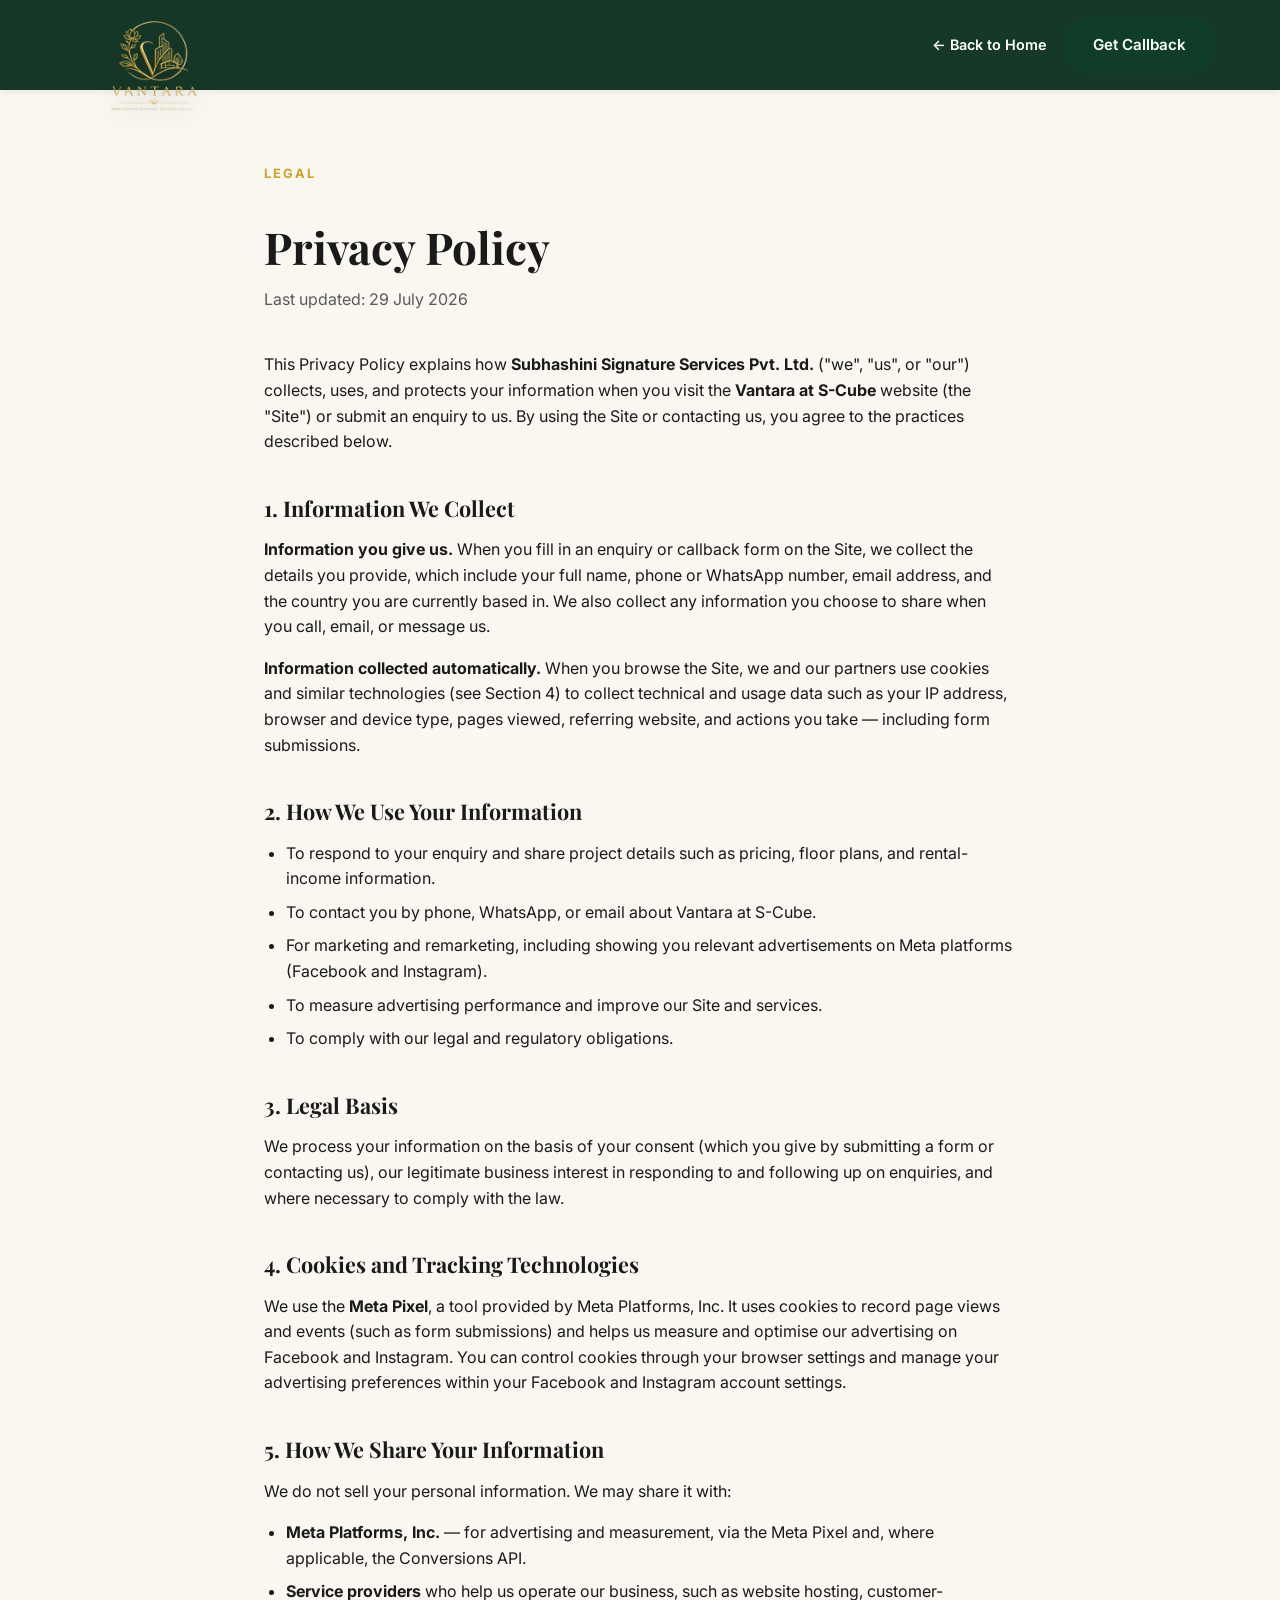
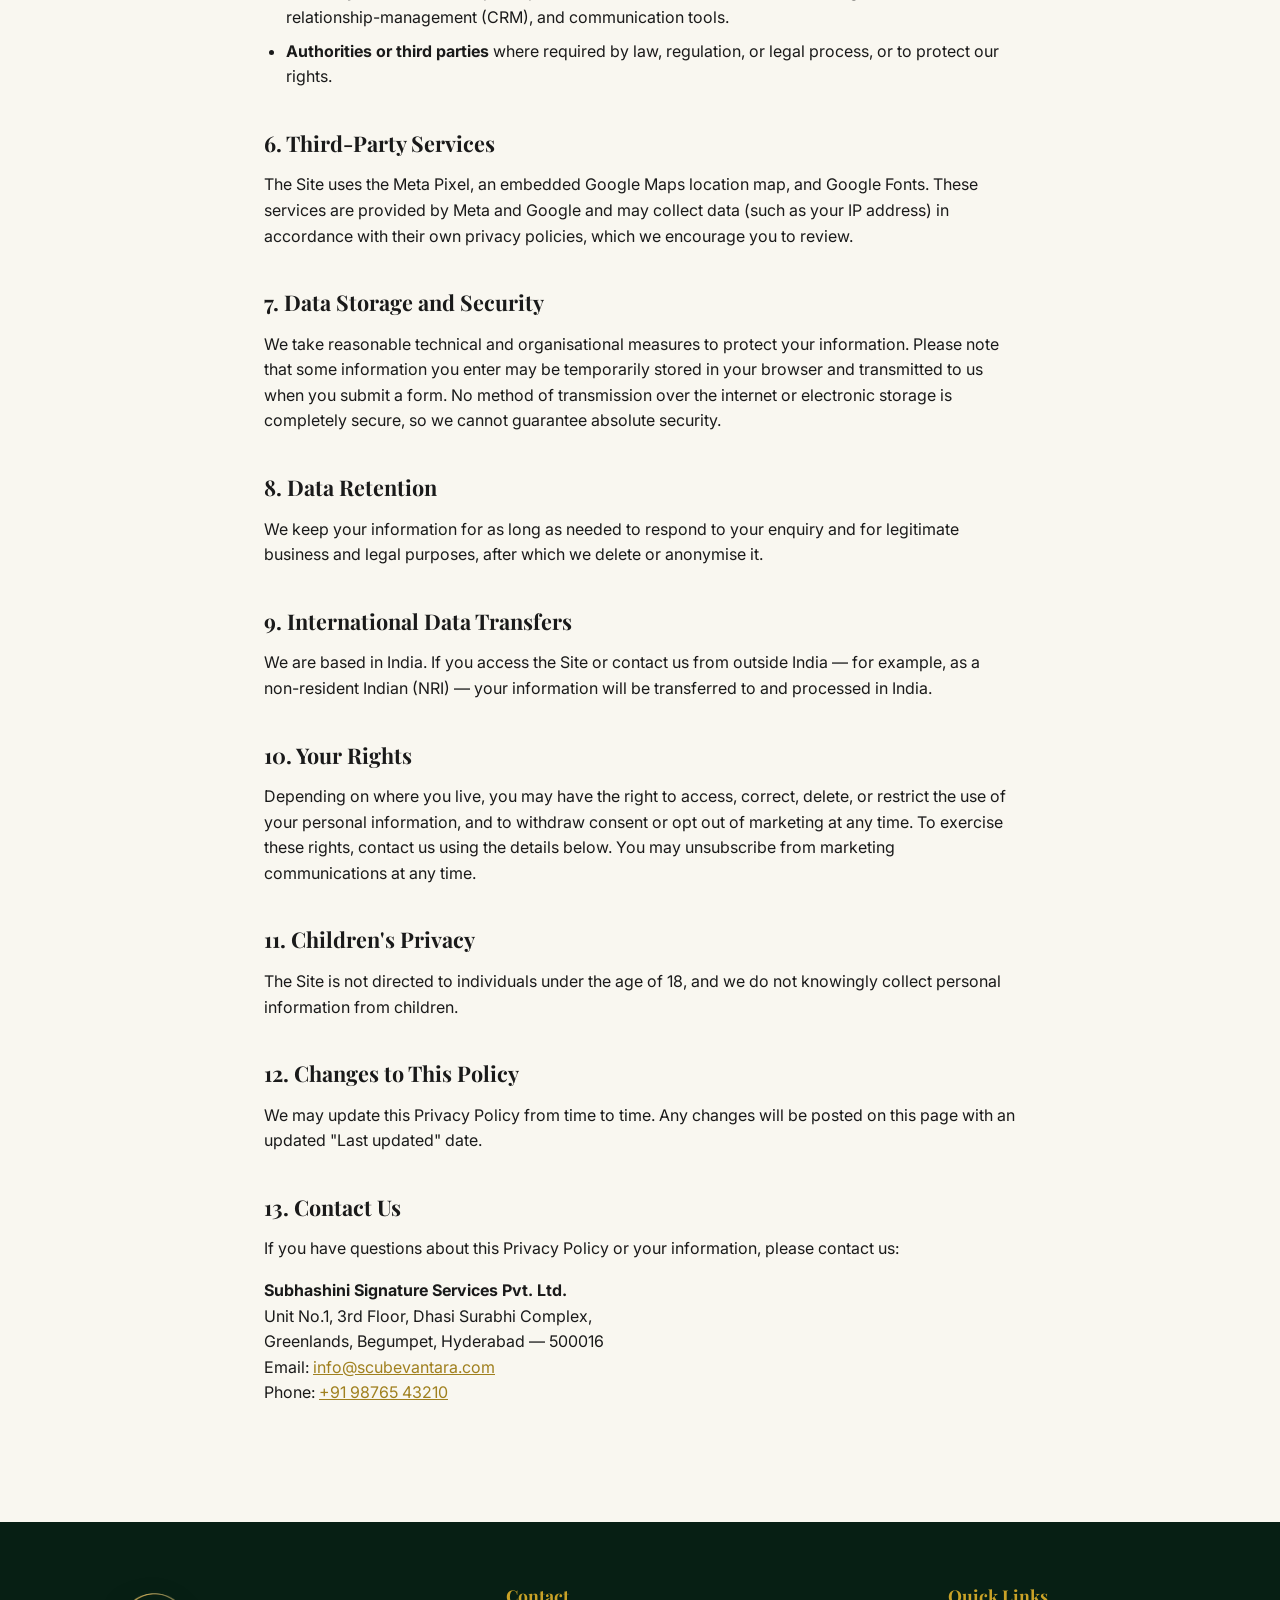
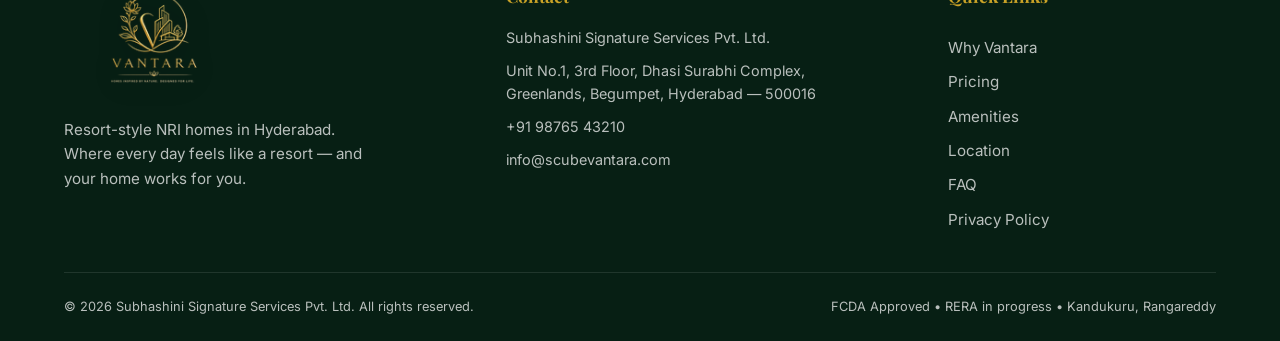
==== privacy.html @ 65d17a3d "Add Privacy Policy page and link it from the footer - New privacy.html reusing site header/footer/st" ====
<!DOCTYPE html>
<html lang="en">
<head>
  <meta charset="UTF-8">
  <meta name="viewport" content="width=device-width, initial-scale=1.0">
  <!-- Meta Pixel Code -->
  <script>
    !function(f,b,e,v,n,t,s)
    {if(f.fbq)return;n=f.fbq=function(){n.callMethod?
    n.callMethod.apply(n,arguments):n.queue.push(arguments)};
    if(!f._fbq)f._fbq=n;n.push=n;n.loaded=!0;n.version='2.0';
    n.queue=[];t=b.createElement(e);t.async=!0;
    t.src=v;s=b.getElementsByTagName(e)[0];
    s.parentNode.insertBefore(t,s)}(window, document,'script',
    'https://connect.facebook.net/en_US/fbevents.js');
    fbq('init', '1062682693000830');
    fbq('track', 'PageView');
  </script>
  <noscript><img height="1" width="1" style="display:none"
    src="https://www.facebook.com/tr?id=1062682693000830&ev=PageView&noscript=1"/></noscript>
  <!-- End Meta Pixel Code -->
  <title>Privacy Policy | Vantara at S-Cube</title>
  <meta name="description" content="Privacy Policy for Vantara at S-Cube by Subhashini Signature Services Pvt. Ltd. — how we collect, use, and protect your information.">
  <meta name="robots" content="index, follow">
  <link rel="preconnect" href="https://fonts.googleapis.com">
  <link rel="preconnect" href="https://fonts.gstatic.com" crossorigin>
  <link href="https://fonts.googleapis.com/css2?family=Playfair+Display:wght@500;600;700&family=Inter:wght@300;400;500;600;700&display=swap" rel="stylesheet">
  <link rel="icon" href="assets/logo-header.png">
  <link rel="apple-touch-icon" href="assets/logo-header.png">
  <link rel="stylesheet" href="css/style.css">
</head>
<body>
  <!-- Header -->
  <header class="site-header scrolled">
    <div class="container header-inner">
      <a href="index.html" class="logo">
        <img src="assets/logo-header.png" alt="Vantara at S-Cube" class="logo-img">
      </a>
      <div class="header-actions">
        <a href="index.html" class="header-phone">← Back to Home</a>
        <a href="index.html#contact" class="btn btn-primary">Get Callback</a>
      </div>
    </div>
  </header>

  <!-- Privacy Policy -->
  <section class="section legal-section">
    <div class="container legal">
      <span class="section-label">Legal</span>
      <h2>Privacy Policy</h2>
      <p class="legal-updated">Last updated: 29 July 2026</p>

      <p>This Privacy Policy explains how <strong>Subhashini Signature Services Pvt. Ltd.</strong> ("we", "us", or "our") collects, uses, and protects your information when you visit the <strong>Vantara at S-Cube</strong> website (the "Site") or submit an enquiry to us. By using the Site or contacting us, you agree to the practices described below.</p>

      <h3>1. Information We Collect</h3>
      <p><strong>Information you give us.</strong> When you fill in an enquiry or callback form on the Site, we collect the details you provide, which include your full name, phone or WhatsApp number, email address, and the country you are currently based in. We also collect any information you choose to share when you call, email, or message us.</p>
      <p><strong>Information collected automatically.</strong> When you browse the Site, we and our partners use cookies and similar technologies (see Section 4) to collect technical and usage data such as your IP address, browser and device type, pages viewed, referring website, and actions you take — including form submissions.</p>

      <h3>2. How We Use Your Information</h3>
      <ul>
        <li>To respond to your enquiry and share project details such as pricing, floor plans, and rental-income information.</li>
        <li>To contact you by phone, WhatsApp, or email about Vantara at S-Cube.</li>
        <li>For marketing and remarketing, including showing you relevant advertisements on Meta platforms (Facebook and Instagram).</li>
        <li>To measure advertising performance and improve our Site and services.</li>
        <li>To comply with our legal and regulatory obligations.</li>
      </ul>

      <h3>3. Legal Basis</h3>
      <p>We process your information on the basis of your consent (which you give by submitting a form or contacting us), our legitimate business interest in responding to and following up on enquiries, and where necessary to comply with the law.</p>

      <h3>4. Cookies and Tracking Technologies</h3>
      <p>We use the <strong>Meta Pixel</strong>, a tool provided by Meta Platforms, Inc. It uses cookies to record page views and events (such as form submissions) and helps us measure and optimise our advertising on Facebook and Instagram. You can control cookies through your browser settings and manage your advertising preferences within your Facebook and Instagram account settings.</p>

      <h3>5. How We Share Your Information</h3>
      <p>We do not sell your personal information. We may share it with:</p>
      <ul>
        <li><strong>Meta Platforms, Inc.</strong> — for advertising and measurement, via the Meta Pixel and, where applicable, the Conversions API.</li>
        <li><strong>Service providers</strong> who help us operate our business, such as website hosting, customer-relationship-management (CRM), and communication tools.</li>
        <li><strong>Authorities or third parties</strong> where required by law, regulation, or legal process, or to protect our rights.</li>
      </ul>

      <h3>6. Third-Party Services</h3>
      <p>The Site uses the Meta Pixel, an embedded Google Maps location map, and Google Fonts. These services are provided by Meta and Google and may collect data (such as your IP address) in accordance with their own privacy policies, which we encourage you to review.</p>

      <h3>7. Data Storage and Security</h3>
      <p>We take reasonable technical and organisational measures to protect your information. Please note that some information you enter may be temporarily stored in your browser and transmitted to us when you submit a form. No method of transmission over the internet or electronic storage is completely secure, so we cannot guarantee absolute security.</p>

      <h3>8. Data Retention</h3>
      <p>We keep your information for as long as needed to respond to your enquiry and for legitimate business and legal purposes, after which we delete or anonymise it.</p>

      <h3>9. International Data Transfers</h3>
      <p>We are based in India. If you access the Site or contact us from outside India — for example, as a non-resident Indian (NRI) — your information will be transferred to and processed in India.</p>

      <h3>10. Your Rights</h3>
      <p>Depending on where you live, you may have the right to access, correct, delete, or restrict the use of your personal information, and to withdraw consent or opt out of marketing at any time. To exercise these rights, contact us using the details below. You may unsubscribe from marketing communications at any time.</p>

      <h3>11. Children's Privacy</h3>
      <p>The Site is not directed to individuals under the age of 18, and we do not knowingly collect personal information from children.</p>

      <h3>12. Changes to This Policy</h3>
      <p>We may update this Privacy Policy from time to time. Any changes will be posted on this page with an updated "Last updated" date.</p>

      <h3>13. Contact Us</h3>
      <p>If you have questions about this Privacy Policy or your information, please contact us:</p>
      <p>
        <strong>Subhashini Signature Services Pvt. Ltd.</strong><br>
        Unit No.1, 3rd Floor, Dhasi Surabhi Complex,<br>
        Greenlands, Begumpet, Hyderabad — 500016<br>
        Email: <a href="mailto:info@scubevantara.com">info@scubevantara.com</a><br>
        Phone: <a href="tel:+919876543210">+91 98765 43210</a>
      </p>
    </div>
  </section>

  <!-- Footer -->
  <footer class="site-footer">
    <div class="container">
      <div class="footer-grid">
        <div class="footer-brand">
          <a href="index.html" class="logo">
            <img src="assets/logo-footer.png" alt="Vantara at S-Cube" class="logo-img">
          </a>
          <p>Resort-style NRI homes in Hyderabad. Where every day feels like a resort — and your home works for you.</p>
        </div>
        <div class="footer-contact">
          <h4>Contact</h4>
          <p>Subhashini Signature Services Pvt. Ltd.</p>
          <p>Unit No.1, 3rd Floor, Dhasi Surabhi Complex,<br>Greenlands, Begumpet, Hyderabad — 500016</p>
          <p><a href="tel:+919876543210">+91 98765 43210</a></p>
          <p><a href="mailto:info@scubevantara.com">info@scubevantara.com</a></p>
        </div>
        <div class="footer-links">
          <h4>Quick Links</h4>
          <a href="index.html#why-vantara">Why Vantara</a>
          <a href="index.html#pricing">Pricing</a>
          <a href="index.html#amenities">Amenities</a>
          <a href="index.html#location">Location</a>
          <a href="index.html#faq">FAQ</a>
          <a href="privacy.html">Privacy Policy</a>
        </div>
      </div>
      <div class="footer-bottom">
        <p>&copy; 2026 Subhashini Signature Services Pvt. Ltd. All rights reserved.</p>
        <p>FCDA Approved • RERA in progress • Kandukuru, Rangareddy</p>
      </div>
    </div>
  </footer>
</body>
</html>
---- css/style.css ----
:root {
  --green-dark: #0a2e1d;
  --green: #0f3d28;
  --green-light: #1a5236;
  --gold: #c9a227;
  --gold-light: #e0c066;
  --gold-dark: #a0801f;
  --cream: #f9f7f0;
  --white: #ffffff;
  --text: #1a1a1a;
  --text-muted: #5a5a5a;
  --text-light: #f5f5f5;
  --text-muted-light: rgba(245, 245, 245, 0.75);
  --border: rgba(0, 0, 0, 0.08);
  --shadow: 0 25px 50px -12px rgba(0, 0, 0, 0.15);
  --shadow-sm: 0 4px 6px -1px rgba(0, 0, 0, 0.05);
  --radius: 16px;
  --radius-sm: 8px;
  --transition: all 0.3s cubic-bezier(0.4, 0, 0.2, 1);
  --font-heading: 'Playfair Display', Georgia, serif;
  --font-body: 'Inter', system-ui, sans-serif;
}

* {
  margin: 0;
  padding: 0;
  box-sizing: border-box;
}

html {
  scroll-behavior: smooth;
}

body {
  font-family: var(--font-body);
  color: var(--text);
  background: var(--cream);
  line-height: 1.6;
  overflow-x: hidden;
}

img {
  max-width: 100%;
  height: auto;
  display: block;
}

a {
  color: inherit;
  text-decoration: none;
}

.container {
  width: 100%;
  max-width: 1200px;
  margin: 0 auto;
  padding: 0 24px;
}

.section {
  padding: 100px 0;
  position: relative;
}

.section-dark {
  background: var(--green-dark);
  color: var(--text-light);
}

.section-header {
  text-align: center;
  max-width: 720px;
  margin: 0 auto 60px;
}

.section-label {
  display: inline-block;
  font-size: 0.8rem;
  font-weight: 700;
  text-transform: uppercase;
  letter-spacing: 0.15em;
  color: var(--gold);
  margin-bottom: 16px;
}

.section-label.light {
  color: var(--gold-light);
}

.section-header h2 {
  font-family: var(--font-heading);
  font-size: clamp(2rem, 5vw, 3rem);
  line-height: 1.15;
  margin-bottom: 16px;
}

.section-subtitle {
  font-size: 1.15rem;
  color: var(--text-muted-light);
}

/* Urgency bar */
.urgency-bar {
  background: var(--gold);
  color: var(--green-dark);
  text-align: center;
  padding: 10px 16px;
  font-size: 0.85rem;
  font-weight: 600;
  position: relative;
  z-index: 1001;
}

.urgency-divider {
  margin: 0 12px;
  opacity: 0.5;
}

/* Header */
.site-header {
  position: fixed;
  top: 0;
  left: 0;
  right: 0;
  z-index: 1000;
  background: transparent;
  transition: var(--transition);
  padding-top: 30px;
}

.site-header.scrolled {
  background: rgba(10, 46, 29, 0.95);
  backdrop-filter: blur(12px);
  padding-top: 0;
  box-shadow: var(--shadow-sm);
}

.header-inner {
  display: flex;
  align-items: center;
  justify-content: space-between;
  height: 90px;
}

.logo {
  display: flex;
  align-items: center;
  color: var(--white);
}

.logo-img {
  height: 120px;
  width: auto;
  object-fit: contain;
  filter: drop-shadow(0 4px 12px rgba(0, 0, 0, 0.35));
  transition: var(--transition);
  position: relative;
  z-index: 1002;
  margin-bottom: -40px;
}

.site-header .logo-img {
  margin-top: 10px;
}

.site-footer .logo-img {
  height: 120px;
  margin-bottom: 0;
}

.logo:hover .logo-img {
  filter: drop-shadow(0 8px 24px rgba(201, 162, 39, 0.5));
  transform: scale(1.04);
}

.main-nav {
  display: flex;
  gap: 32px;
}

.main-nav a {
  color: var(--white);
  font-size: 0.9rem;
  font-weight: 500;
  opacity: 0.9;
  transition: var(--transition);
  position: relative;
}

.main-nav a::after {
  content: '';
  position: absolute;
  bottom: -4px;
  left: 0;
  width: 0;
  height: 2px;
  background: var(--gold);
  transition: var(--transition);
}

.main-nav a:hover {
  opacity: 1;
  color: var(--gold);
}

.main-nav a:hover::after {
  width: 100%;
}

.header-actions {
  display: flex;
  align-items: center;
  gap: 16px;
}

.header-phone {
  display: flex;
  align-items: center;
  gap: 8px;
  color: var(--white);
  font-weight: 600;
  font-size: 0.9rem;
  transition: var(--transition);
}

.header-phone:hover {
  color: var(--gold);
}

.nav-toggle {
  display: none;
  flex-direction: column;
  gap: 5px;
  background: none;
  border: none;
  cursor: pointer;
  padding: 8px;
}

.nav-toggle span {
  display: block;
  width: 24px;
  height: 2px;
  background: var(--white);
  transition: var(--transition);
}

/* Buttons */
.btn {
  display: inline-flex;
  align-items: center;
  justify-content: center;
  gap: 8px;
  padding: 14px 28px;
  border-radius: 50px;
  font-weight: 600;
  font-size: 0.95rem;
  transition: var(--transition);
  border: 2px solid transparent;
  cursor: pointer;
  font-family: inherit;
}

.btn-primary {
  background: var(--green);
  color: var(--white);
}

.btn-primary:hover {
  background: var(--green-light);
  transform: translateY(-2px);
}

.btn-gold {
  background: var(--gold);
  color: var(--green-dark);
  border-color: var(--gold);
}

.btn-gold:hover {
  background: var(--gold-light);
  border-color: var(--gold-light);
  transform: translateY(-2px);
  box-shadow: 0 10px 25px rgba(201, 162, 39, 0.3);
}

.btn-outline {
  background: transparent;
  color: var(--white);
  border-color: rgba(255, 255, 255, 0.4);
}

.btn-outline:hover {
  background: var(--white);
  color: var(--green-dark);
  border-color: var(--white);
}

.btn-block {
  width: 100%;
}

/* Mobile menu */
.mobile-menu {
  position: fixed;
  top: 0;
  right: -100%;
  width: min(320px, 85%);
  height: 100vh;
  background: var(--green-dark);
  z-index: 1100;
  padding: 80px 32px;
  display: flex;
  flex-direction: column;
  gap: 24px;
  transition: var(--transition);
}

.mobile-menu.open {
  right: 0;
}

.mobile-menu a {
  color: var(--white);
  font-size: 1.1rem;
  font-weight: 500;
}

.menu-close {
  position: absolute;
  top: 20px;
  right: 24px;
  background: none;
  border: none;
  color: var(--white);
  font-size: 2.5rem;
  cursor: pointer;
  line-height: 1;
}

/* Hero */
.hero {
  min-height: 100vh;
  display: flex;
  align-items: center;
  position: relative;
  padding: 180px 0 80px;
  overflow: hidden;
}

.hero-bg {
  position: absolute;
  inset: 0;
  z-index: -2;
}

.hero-bg img {
  width: 100%;
  height: 100%;
  object-fit: cover;
}

.hero-overlay {
  position: absolute;
  inset: 0;
  background: linear-gradient(90deg, rgba(10, 46, 29, 0.92) 0%, rgba(10, 46, 29, 0.75) 50%, rgba(10, 46, 29, 0.55) 100%);
  z-index: 1;
}

.hero-grid {
  display: grid;
  grid-template-columns: 1.1fr 0.9fr;
  gap: 60px;
  align-items: center;
  position: relative;
  z-index: 2;
}

.hero-content {
  color: var(--white);
}

.badge {
  display: inline-flex;
  align-items: center;
  gap: 8px;
  background: rgba(201, 162, 39, 0.2);
  color: var(--gold-light);
  border: 1px solid rgba(201, 162, 39, 0.3);
  padding: 8px 16px;
  border-radius: 50px;
  font-size: 0.8rem;
  font-weight: 700;
  text-transform: uppercase;
  letter-spacing: 0.08em;
  margin-bottom: 24px;
}

.hero h1 {
  font-family: var(--font-heading);
  font-size: clamp(2.5rem, 5.5vw, 4.2rem);
  line-height: 1.1;
  margin-bottom: 24px;
}

.hero h1 .accent {
  color: var(--gold);
  display: block;
}

.hero-subtitle {
  font-size: 1.2rem;
  line-height: 1.7;
  opacity: 0.9;
  max-width: 560px;
  margin-bottom: 32px;
}

.hero-stats {
  display: flex;
  gap: 40px;
  margin-bottom: 32px;
}

.stat {
  display: flex;
  flex-direction: column;
}

.stat strong {
  font-family: var(--font-heading);
  font-size: 2.2rem;
  color: var(--gold);
  line-height: 1;
}

.stat span {
  font-size: 0.85rem;
  opacity: 0.8;
  margin-top: 6px;
}

.hero-badges {
  display: flex;
  flex-wrap: wrap;
  gap: 12px;
}

.chip {
  display: inline-flex;
  align-items: center;
  gap: 8px;
  background: rgba(255, 255, 255, 0.1);
  backdrop-filter: blur(4px);
  padding: 10px 16px;
  border-radius: 50px;
  font-size: 0.85rem;
  font-weight: 500;
  border: 1px solid rgba(255, 255, 255, 0.15);
}

/* Lead form */
.hero-form-wrap {
  display: flex;
  justify-content: flex-end;
}

.lead-form {
  background: rgba(255, 255, 255, 0.1);
  backdrop-filter: blur(16px);
  border: 1px solid rgba(255, 255, 255, 0.2);
  border-radius: var(--radius);
  padding: 32px;
  width: 100%;
  max-width: 420px;
  color: var(--white);
  box-shadow: var(--shadow);
}

.form-header {
  margin-bottom: 24px;
}

.form-header h3 {
  font-family: var(--font-heading);
  font-size: 1.6rem;
  margin-bottom: 6px;
}

.form-header p {
  opacity: 0.85;
  font-size: 0.95rem;
}

.form-body {
  display: flex;
  flex-direction: column;
  gap: 16px;
}

.form-group {
  display: flex;
  flex-direction: column;
  gap: 6px;
}

.form-group label {
  font-size: 0.85rem;
  font-weight: 500;
  opacity: 0.9;
}

.form-group input,
.form-group select {
  padding: 14px 16px;
  border-radius: var(--radius-sm);
  border: 1px solid rgba(255, 255, 255, 0.25);
  background: rgba(255, 255, 255, 0.08);
  color: var(--white);
  font-size: 0.95rem;
  font-family: inherit;
  outline: none;
  transition: var(--transition);
}

.form-group input::placeholder {
  color: rgba(255, 255, 255, 0.5);
}

/* Phone field with country code */
.phone-field {
  display: flex;
  border-radius: var(--radius-sm);
  border: 1px solid rgba(255, 255, 255, 0.25);
  background: rgba(255, 255, 255, 0.08);
  overflow: hidden;
  transition: var(--transition);
}

.phone-field:focus-within {
  border-color: var(--gold);
  background: rgba(255, 255, 255, 0.12);
}

.phone-field .country-code {
  background: rgba(255, 255, 255, 0.1);
  border: none;
  color: var(--white);
  padding: 14px 10px 14px 14px;
  font-size: 0.9rem;
  font-family: inherit;
  outline: none;
  cursor: pointer;
  flex-shrink: 0;
  border-right: 1px solid rgba(255, 255, 255, 0.15);
}

.phone-field .country-code option {
  color: var(--text);
  background: var(--white);
}

.phone-field input[type="tel"] {
  flex: 1;
  border: none;
  background: transparent;
  padding: 14px 16px;
  color: var(--white);
  font-size: 0.95rem;
  font-family: inherit;
  outline: none;
}

.phone-field input[type="tel"].error {
  background: rgba(239, 68, 68, 0.1);
}

.validation-msg {
  font-size: 0.75rem;
  color: #ef4444;
  min-height: 18px;
  display: block;
  margin-top: 4px;
}

.validation-msg.valid {
  color: #22c55e;
}

.form-group select option {
  color: var(--text);
}

.form-group input:focus,
.form-group select:focus {
  border-color: var(--gold);
  background: rgba(255, 255, 255, 0.12);
}

.form-note {
  font-size: 0.75rem;
  opacity: 0.75;
  text-align: center;
  margin-top: 4px;
}

.lead-form.compact {
  background: var(--white);
  color: var(--text);
  border: none;
}

.lead-form.compact h4 {
  font-family: var(--font-heading);
  font-size: 1.4rem;
  margin-bottom: 16px;
}

.lead-form.compact .form-group input,
.lead-form.compact .form-group select {
  background: var(--cream);
  border-color: var(--border);
  color: var(--text);
}

.lead-form.compact .form-group input::placeholder {
  color: #999;
}

.lead-form.compact .form-group input:focus,
.lead-form.compact .form-group select:focus {
  border-color: var(--green);
}

.lead-form.compact .phone-field {
  background: var(--cream);
  border-color: var(--border);
}

.lead-form.compact .phone-field:focus-within {
  border-color: var(--green);
  background: var(--cream);
}

.lead-form.compact .phone-field .country-code {
  background: rgba(0, 0, 0, 0.04);
  color: var(--text);
  border-right-color: var(--border);
}

.lead-form.compact .phone-field input[type="tel"] {
  color: var(--text);
}

.lead-form.compact .phone-field input[type="tel"]::placeholder {
  color: #999;
}

.scroll-down {
  position: absolute;
  bottom: 30px;
  left: 50%;
  transform: translateX(-50%);
  width: 30px;
  height: 50px;
  border: 2px solid rgba(255, 255, 255, 0.4);
  border-radius: 20px;
  display: flex;
  justify-content: center;
  padding-top: 10px;
  z-index: 2;
}

.scroll-down span {
  width: 4px;
  height: 10px;
  background: var(--gold);
  border-radius: 2px;
  animation: scrollBounce 1.5s infinite;
}

@keyframes scrollBounce {
  0%, 100% { transform: translateY(0); opacity: 1; }
  50% { transform: translateY(12px); opacity: 0.5; }
}

/* Trust strip */
.trust-strip {
  background: var(--gold);
  color: var(--green-dark);
  text-align: center;
  padding: 24px 0;
  font-size: 1.05rem;
}

.trust-strip strong {
  font-weight: 700;
}

/* Problem section */
.problem-grid {
  display: grid;
  grid-template-columns: repeat(4, 1fr);
  gap: 24px;
}

.problem-card {
  background: var(--white);
  border-radius: var(--radius);
  padding: 32px 24px;
  text-align: center;
  box-shadow: var(--shadow-sm);
  border: 1px solid var(--border);
  transition: var(--transition);
}

.problem-card:hover {
  transform: translateY(-6px);
  box-shadow: var(--shadow);
}

.problem-icon {
  font-size: 2.5rem;
  margin-bottom: 16px;
}

.problem-card h4 {
  font-family: var(--font-heading);
  font-size: 1.2rem;
  margin-bottom: 10px;
  color: var(--green-dark);
}

.problem-card p {
  font-size: 0.95rem;
  color: var(--text-muted);
}

/* Solution / value section */
.solution-section {
  background: var(--green-dark);
}

.value-grid {
  display: grid;
  grid-template-columns: repeat(4, 1fr);
  gap: 24px;
}

.value-card {
  background: rgba(255, 255, 255, 0.05);
  border: 1px solid rgba(255, 255, 255, 0.1);
  border-radius: var(--radius);
  padding: 32px 24px;
  transition: var(--transition);
}

.value-card:hover {
  background: rgba(255, 255, 255, 0.1);
  transform: translateY(-6px);
  border-color: var(--gold);
}

.value-icon {
  width: 56px;
  height: 56px;
  background: rgba(201, 162, 39, 0.15);
  border-radius: 14px;
  display: flex;
  align-items: center;
  justify-content: center;
  color: var(--gold);
  margin-bottom: 20px;
}

.value-card h4 {
  font-family: var(--font-heading);
  font-size: 1.25rem;
  margin-bottom: 10px;
  color: var(--white);
}

.value-card p {
  font-size: 0.95rem;
  color: var(--text-muted-light);
}

/* Income section */
.income-section {
  background: var(--cream);
}

.income-grid {
  display: grid;
  grid-template-columns: 1fr 1fr;
  gap: 60px;
  align-items: center;
}

.income-visual {
  position: relative;
  border-radius: var(--radius);
  overflow: hidden;
  box-shadow: var(--shadow);
}

.income-visual img {
  width: 100%;
  height: 100%;
  object-fit: cover;
  min-height: 480px;
}

.income-pill {
  position: absolute;
  background: var(--white);
  color: var(--green-dark);
  padding: 12px 20px;
  border-radius: 50px;
  font-weight: 700;
  box-shadow: var(--shadow-sm);
  z-index: 2;
}

.income-pill:nth-child(1) {
  top: 30px;
  left: -20px;
}

.income-pill:nth-child(2) {
  top: 90px;
  right: -20px;
  background: var(--gold);
}

.income-pill:nth-child(3) {
  bottom: 40px;
  left: 50%;
  transform: translateX(-50%);
  background: var(--green);
  color: var(--white);
}

.income-content h2 {
  font-family: var(--font-heading);
  font-size: clamp(1.8rem, 4vw, 2.6rem);
  margin-bottom: 16px;
  color: var(--green-dark);
}

.income-content > p {
  color: var(--text-muted);
  margin-bottom: 28px;
  font-size: 1.05rem;
}

.income-breakdown {
  background: var(--white);
  border-radius: var(--radius);
  padding: 24px;
  margin-bottom: 20px;
  box-shadow: var(--shadow-sm);
  border: 1px solid var(--border);
}

.income-row {
  display: flex;
  justify-content: space-between;
  padding: 12px 0;
  border-bottom: 1px dashed var(--border);
  font-size: 1rem;
}

.income-row:last-child {
  border-bottom: none;
}

.income-row.highlight {
  color: var(--green);
  font-weight: 600;
}

.income-row.total {
  background: var(--green-dark);
  color: var(--gold);
  margin: 12px -24px -24px;
  padding: 16px 24px;
  border-radius: 0 0 var(--radius) var(--radius);
  font-size: 1.1rem;
  font-weight: 700;
}

.fine-print {
  font-size: 0.9rem;
  color: var(--text-muted);
  margin-bottom: 24px;
}

/* Pricing section */
.pricing-section {
  background: var(--green-dark);
}

.pricing-grid {
  display: grid;
  grid-template-columns: 1.2fr 0.8fr;
  gap: 30px;
  margin-bottom: 40px;
}

.pricing-card {
  background: rgba(255, 255, 255, 0.05);
  border: 1px solid rgba(255, 255, 255, 0.12);
  border-radius: var(--radius);
  padding: 40px;
  position: relative;
}

.pricing-card.main {
  background: var(--white);
  color: var(--text);
  border: none;
}

.pricing-tag {
  position: absolute;
  top: -14px;
  left: 40px;
  background: var(--gold);
  color: var(--green-dark);
  padding: 8px 18px;
  border-radius: 50px;
  font-size: 0.8rem;
  font-weight: 700;
  text-transform: uppercase;
  letter-spacing: 0.05em;
}

.pricing-card h3 {
  font-family: var(--font-heading);
  font-size: 1.4rem;
  margin-bottom: 8px;
}

.price {
  font-family: var(--font-heading);
  font-size: 3.2rem;
  color: var(--green);
  line-height: 1;
  margin-bottom: 8px;
}

.price-note {
  color: var(--text-muted);
  margin-bottom: 24px;
  font-size: 1rem;
}

.price-features {
  list-style: none;
  margin-bottom: 28px;
}

.price-features li {
  display: flex;
  justify-content: space-between;
  padding: 14px 0;
  border-bottom: 1px solid var(--border);
  font-size: 0.95rem;
}

.price-features li:last-child {
  border-bottom: none;
}

.price-features strong {
  color: var(--green-dark);
}

.price-guarantee {
  text-align: center;
  font-size: 0.8rem;
  color: var(--text-muted);
  margin-top: 14px;
}

.pricing-card.alt {
  color: var(--white);
}

.pricing-card.alt h3 {
  margin-bottom: 24px;
  color: var(--gold-light);
}

.includes-list {
  list-style: none;
  display: flex;
  flex-direction: column;
  gap: 14px;
}

.includes-list li {
  font-size: 1rem;
  opacity: 0.9;
}

.pricing-poster {
  border-radius: var(--radius);
  overflow: hidden;
  box-shadow: var(--shadow);
  max-width: 700px;
  margin: 0 auto;
}

.pricing-poster img {
  width: 100%;
  height: auto;
}

/* Amenities */
.amenities-note {
  margin-top: 18px;
  font-size: 1.05rem;
  color: var(--text-muted);
}

.amenities-note strong {
  color: var(--green);
}

.amenities-grid {
  display: grid;
  grid-template-columns: repeat(3, 1fr);
  gap: 24px;
}

.amenity-card {
  background: var(--white);
  border-radius: var(--radius);
  padding: 32px;
  box-shadow: var(--shadow-sm);
  border: 1px solid var(--border);
  transition: var(--transition);
  min-height: 220px;
  display: flex;
  flex-direction: column;
  justify-content: flex-end;
  position: relative;
  overflow: hidden;
}

.amenity-card::before {
  content: '';
  position: absolute;
  top: 0;
  left: 0;
  right: 0;
  height: 4px;
  background: var(--gold);
  transform: scaleX(0);
  transform-origin: left;
  transition: var(--transition);
}

.amenity-card:hover {
  transform: translateY(-6px);
  box-shadow: var(--shadow);
}

.amenity-card:hover::before {
  transform: scaleX(1);
}

.amenity-card.large {
  grid-row: span 2;
  background: var(--green-dark);
  color: var(--white);
  justify-content: center;
}

.amenity-card.large h4 {
  color: var(--gold);
}

.amenity-content h4 {
  font-family: var(--font-heading);
  font-size: 1.3rem;
  margin-bottom: 10px;
  color: var(--green-dark);
}

.amenity-content p {
  font-size: 0.95rem;
  color: var(--text-muted);
}

.amenity-card.large p {
  color: var(--text-muted-light);
}

/* Steps */
.steps-section {
  background: var(--cream);
}

.steps-timeline {
  display: grid;
  grid-template-columns: repeat(4, 1fr);
  gap: 24px;
  position: relative;
}

.steps-timeline::before {
  content: '';
  position: absolute;
  top: 28px;
  left: 12.5%;
  right: 12.5%;
  height: 2px;
  background: linear-gradient(90deg, var(--gold), var(--green));
  z-index: 0;
}

.step {
  background: var(--white);
  border-radius: var(--radius);
  padding: 28px;
  box-shadow: var(--shadow-sm);
  border: 1px solid var(--border);
  position: relative;
  z-index: 1;
  text-align: center;
}

.step-number {
  width: 56px;
  height: 56px;
  background: var(--green-dark);
  color: var(--gold);
  border-radius: 50%;
  display: flex;
  align-items: center;
  justify-content: center;
  font-family: var(--font-heading);
  font-size: 1.4rem;
  font-weight: 700;
  margin: 0 auto 20px;
  border: 4px solid var(--cream);
}

.step h4 {
  font-family: var(--font-heading);
  font-size: 1.1rem;
  margin-bottom: 8px;
  color: var(--green-dark);
}

.step p {
  font-size: 0.9rem;
  color: var(--text-muted);
}

/* Location */
.location-section {
  background: var(--white);
}

.location-grid {
  display: grid;
  grid-template-columns: 1fr 1fr;
  gap: 50px;
  align-items: center;
}

.location-content h2 {
  font-family: var(--font-heading);
  font-size: clamp(1.8rem, 4vw, 2.6rem);
  margin-bottom: 16px;
  color: var(--green-dark);
}

.location-content > p {
  color: var(--text-muted);
  margin-bottom: 28px;
  font-size: 1.05rem;
}

.location-list {
  list-style: none;
  margin-bottom: 28px;
  display: flex;
  flex-direction: column;
  gap: 14px;
}

.location-list li {
  display: flex;
  align-items: flex-start;
  gap: 12px;
  color: var(--text);
  font-size: 0.95rem;
}

.location-list svg {
  flex-shrink: 0;
  color: var(--gold);
  margin-top: 2px;
}

.location-map {
  border-radius: var(--radius);
  overflow: hidden;
  box-shadow: var(--shadow);
  height: 450px;
}

.location-map iframe {
  width: 100%;
  height: 100%;
  border: 0;
}

/* Developer */
.developer-section {
  background: var(--green-dark);
  color: var(--white);
}

.developer-grid {
  display: grid;
  grid-template-columns: 1.4fr 0.6fr;
  gap: 60px;
  align-items: start;
}

.developer-content h2 {
  font-family: var(--font-heading);
  font-size: clamp(1.8rem, 4vw, 2.6rem);
  margin-bottom: 16px;
}

.developer-content > p {
  color: var(--text-muted-light);
  margin-bottom: 32px;
  font-size: 1.05rem;
}

.developer-stats {
  display: grid;
  grid-template-columns: repeat(4, 1fr);
  gap: 20px;
  margin-bottom: 32px;
}

.dev-stat {
  background: rgba(255, 255, 255, 0.05);
  border: 1px solid rgba(255, 255, 255, 0.1);
  border-radius: var(--radius-sm);
  padding: 20px;
  text-align: center;
}

.dev-stat strong {
  display: block;
  font-family: var(--font-heading);
  font-size: 2rem;
  color: var(--gold);
  margin-bottom: 4px;
}

.dev-stat span {
  font-size: 0.8rem;
  opacity: 0.8;
}

.approval-badges {
  display: flex;
  gap: 16px;
  flex-wrap: wrap;
}

.approval-badge {
  background: rgba(201, 162, 39, 0.15);
  border: 1px solid rgba(201, 162, 39, 0.3);
  border-radius: var(--radius-sm);
  padding: 16px 20px;
}

.approval-badge strong {
  display: block;
  color: var(--gold);
  margin-bottom: 4px;
}

.approval-badge span {
  font-size: 0.85rem;
  opacity: 0.85;
}

.developer-projects {
  background: rgba(255, 255, 255, 0.05);
  border: 1px solid rgba(255, 255, 255, 0.1);
  border-radius: var(--radius);
  padding: 28px;
}

.developer-projects h4 {
  font-family: var(--font-heading);
  margin-bottom: 20px;
  color: var(--gold-light);
}

.project-item {
  display: flex;
  justify-content: space-between;
  padding: 14px 0;
  border-bottom: 1px solid rgba(255, 255, 255, 0.1);
  font-size: 0.95rem;
}

.project-item:last-child {
  border-bottom: none;
}

.project-item.highlight {
  color: var(--gold);
  font-weight: 600;
}

/* FAQ */
.faq-section {
  background: var(--cream);
}

.faq-list {
  max-width: 800px;
  margin: 0 auto;
  display: flex;
  flex-direction: column;
  gap: 16px;
}

.faq-item {
  background: var(--white);
  border-radius: var(--radius-sm);
  border: 1px solid var(--border);
  overflow: hidden;
  box-shadow: var(--shadow-sm);
}

.faq-question {
  width: 100%;
  display: flex;
  justify-content: space-between;
  align-items: center;
  padding: 22px 24px;
  background: none;
  border: none;
  font-size: 1.05rem;
  font-weight: 600;
  text-align: left;
  cursor: pointer;
  color: var(--green-dark);
  font-family: inherit;
}

.faq-icon {
  font-size: 1.5rem;
  color: var(--gold);
  transition: var(--transition);
}

.faq-item.active .faq-icon {
  transform: rotate(45deg);
}

.faq-answer {
  max-height: 0;
  overflow: hidden;
  transition: max-height 0.3s ease;
}

.faq-answer p {
  padding: 0 24px 22px;
  color: var(--text-muted);
  font-size: 0.95rem;
}

/* Final CTA */
.final-cta {
  background: var(--white);
  padding-bottom: 120px;
}

.cta-box {
  background: var(--green-dark);
  border-radius: var(--radius);
  padding: 60px;
  display: grid;
  grid-template-columns: 1fr 0.8fr;
  gap: 50px;
  align-items: center;
  color: var(--white);
  box-shadow: var(--shadow);
  position: relative;
  overflow: hidden;
}

.cta-box::before {
  content: '';
  position: absolute;
  top: -50%;
  right: -20%;
  width: 500px;
  height: 500px;
  background: radial-gradient(circle, rgba(201, 162, 39, 0.15) 0%, transparent 70%);
  pointer-events: none;
}

.cta-content {
  position: relative;
  z-index: 1;
}

.cta-content h2 {
  font-family: var(--font-heading);
  font-size: clamp(1.8rem, 4vw, 2.6rem);
  margin-bottom: 16px;
}

.cta-content > p {
  color: var(--text-muted-light);
  margin-bottom: 28px;
  font-size: 1.05rem;
}

.cta-buttons {
  display: flex;
  gap: 16px;
  flex-wrap: wrap;
}

/* Footer */
.site-footer {
  background: #071f14;
  color: var(--text-light);
  padding: 60px 0 24px;
}

.footer-grid {
  display: grid;
  grid-template-columns: 1.5fr 1.5fr 1fr;
  gap: 40px;
  margin-bottom: 40px;
}

.footer-brand .logo {
  margin-bottom: 16px;
}

.footer-brand p {
  color: var(--text-muted-light);
  font-size: 0.95rem;
  max-width: 320px;
}

.footer-contact h4,
.footer-links h4 {
  font-family: var(--font-heading);
  color: var(--gold);
  margin-bottom: 16px;
  font-size: 1.1rem;
}

.footer-contact p {
  font-size: 0.9rem;
  color: var(--text-muted-light);
  margin-bottom: 10px;
}

.footer-contact a:hover {
  color: var(--gold);
}

.footer-links {
  display: flex;
  flex-direction: column;
  gap: 10px;
}

.footer-links a {
  font-size: 0.95rem;
  color: var(--text-muted-light);
  transition: var(--transition);
}

.footer-links a:hover {
  color: var(--gold);
}

.footer-bottom {
  border-top: 1px solid rgba(255, 255, 255, 0.1);
  padding-top: 24px;
  display: flex;
  justify-content: space-between;
  flex-wrap: wrap;
  gap: 12px;
  font-size: 0.8rem;
  color: var(--text-muted-light);
}

/* Sticky CTA */
.sticky-cta {
  display: none;
  position: fixed;
  bottom: 0;
  left: 0;
  right: 0;
  background: var(--white);
  padding: 12px 16px;
  box-shadow: 0 -4px 20px rgba(0, 0, 0, 0.1);
  z-index: 999;
  justify-content: center;
  gap: 12px;
}

.sticky-cta .btn-outline {
  border-color: var(--green);
  color: var(--green);
}

.sticky-cta .btn-outline:hover {
  background: var(--green);
  color: var(--white);
}

/* Modal */
.modal {
  position: fixed;
  inset: 0;
  z-index: 1200;
  display: flex;
  align-items: center;
  justify-content: center;
  opacity: 0;
  visibility: hidden;
  transition: var(--transition);
  padding: 20px;
}

.modal.active {
  opacity: 1;
  visibility: visible;
}

.modal-backdrop {
  position: absolute;
  inset: 0;
  background: rgba(0, 0, 0, 0.6);
  backdrop-filter: blur(4px);
}

.modal-content {
  background: var(--white);
  border-radius: var(--radius);
  padding: 40px;
  max-width: 480px;
  width: 100%;
  text-align: center;
  position: relative;
  z-index: 1;
  box-shadow: var(--shadow);
  transform: translateY(20px);
  transition: var(--transition);
}

.modal.active .modal-content {
  transform: translateY(0);
}

.modal-close {
  position: absolute;
  top: 16px;
  right: 20px;
  background: none;
  border: none;
  font-size: 2rem;
  cursor: pointer;
  color: var(--text-muted);
}

.modal-icon {
  font-size: 3rem;
  margin-bottom: 16px;
}

.modal-content h3 {
  font-family: var(--font-heading);
  font-size: 1.8rem;
  margin-bottom: 12px;
  color: var(--green-dark);
}

.modal-content p {
  color: var(--text-muted);
  margin-bottom: 24px;
}

/* Legal page (privacy policy) */
.legal-section {
  padding-top: 160px;
}

.legal {
  max-width: 800px;
}

.legal h2 {
  font-family: var(--font-heading);
  font-size: clamp(2rem, 5vw, 2.75rem);
  margin: 12px 0 4px;
}

.legal .legal-updated {
  color: var(--text-muted);
  margin-bottom: 40px;
}

.legal h3 {
  font-family: var(--font-heading);
  font-size: 1.35rem;
  margin: 36px 0 12px;
}

.legal p {
  margin-bottom: 16px;
}

.legal ul {
  margin: 0 0 16px 22px;
}

.legal li {
  margin-bottom: 8px;
}

.legal a {
  color: var(--gold-dark);
  text-decoration: underline;
}

/* Reveal animations */
.reveal {
  opacity: 0;
  transform: translateY(30px);
  transition: opacity 0.7s ease, transform 0.7s ease;
}

.reveal.active {
  opacity: 1;
  transform: translateY(0);
}

/* Responsive */
@media (max-width: 1024px) {
  .hero-grid,
  .income-grid,
  .location-grid,
  .developer-grid,
  .cta-box {
    grid-template-columns: 1fr;
  }

  .hero-form-wrap {
    justify-content: center;
  }

  .lead-form {
    max-width: 100%;
  }

  .income-visual {
    order: 2;
  }

  .income-content {
    order: 1;
  }

  .income-pill:nth-child(1) {
    left: 10px;
  }

  .income-pill:nth-child(2) {
    right: 10px;
  }

  .location-map {
    height: 350px;
  }

  .pricing-grid {
    grid-template-columns: 1fr;
  }

  .steps-timeline {
    grid-template-columns: repeat(2, 1fr);
  }

  .steps-timeline::before {
    display: none;
  }
}

@media (max-width: 768px) {
  .section {
    padding: 70px 0;
  }

  .logo-img {
    height: 72px;
    margin-bottom: -20px;
  }

  .site-header .logo-img {
    margin-top: 6px;
  }

  .site-footer .logo-img {
    height: 90px;
    margin-bottom: 0;
  }

  .main-nav,
  .header-phone {
    display: none;
  }

  .nav-toggle {
    display: flex;
  }

  .hero {
    padding: 150px 0 60px;
    min-height: auto;
  }

  .hero-stats {
    gap: 24px;
    flex-wrap: wrap;
  }

  .stat strong {
    font-size: 1.8rem;
  }

  .problem-grid,
  .value-grid,
  .amenities-grid,
  .developer-stats {
    grid-template-columns: 1fr;
  }

  .amenity-card.large {
    grid-row: auto;
  }

  .steps-timeline {
    grid-template-columns: 1fr;
  }

  .footer-grid {
    grid-template-columns: 1fr;
    gap: 32px;
  }

  .footer-bottom {
    flex-direction: column;
    text-align: center;
  }

  .sticky-cta {
    display: flex;
  }

  body {
    padding-bottom: 70px;
  }

  .cta-box {
    padding: 32px;
  }

  .cta-buttons {
    flex-direction: column;
  }

  .approval-badges {
    flex-direction: column;
  }

  .scroll-down {
    display: none;
  }

  .urgency-bar span:not(:first-child) {
    display: none;
  }
}

@media (max-width: 480px) {
  .container {
    padding: 0 16px;
  }

  .lead-form {
    padding: 24px;
  }

  .price {
    font-size: 2.4rem;
  }

  .pricing-card {
    padding: 28px;
  }

  .developer-projects {
    padding: 20px;
  }
}
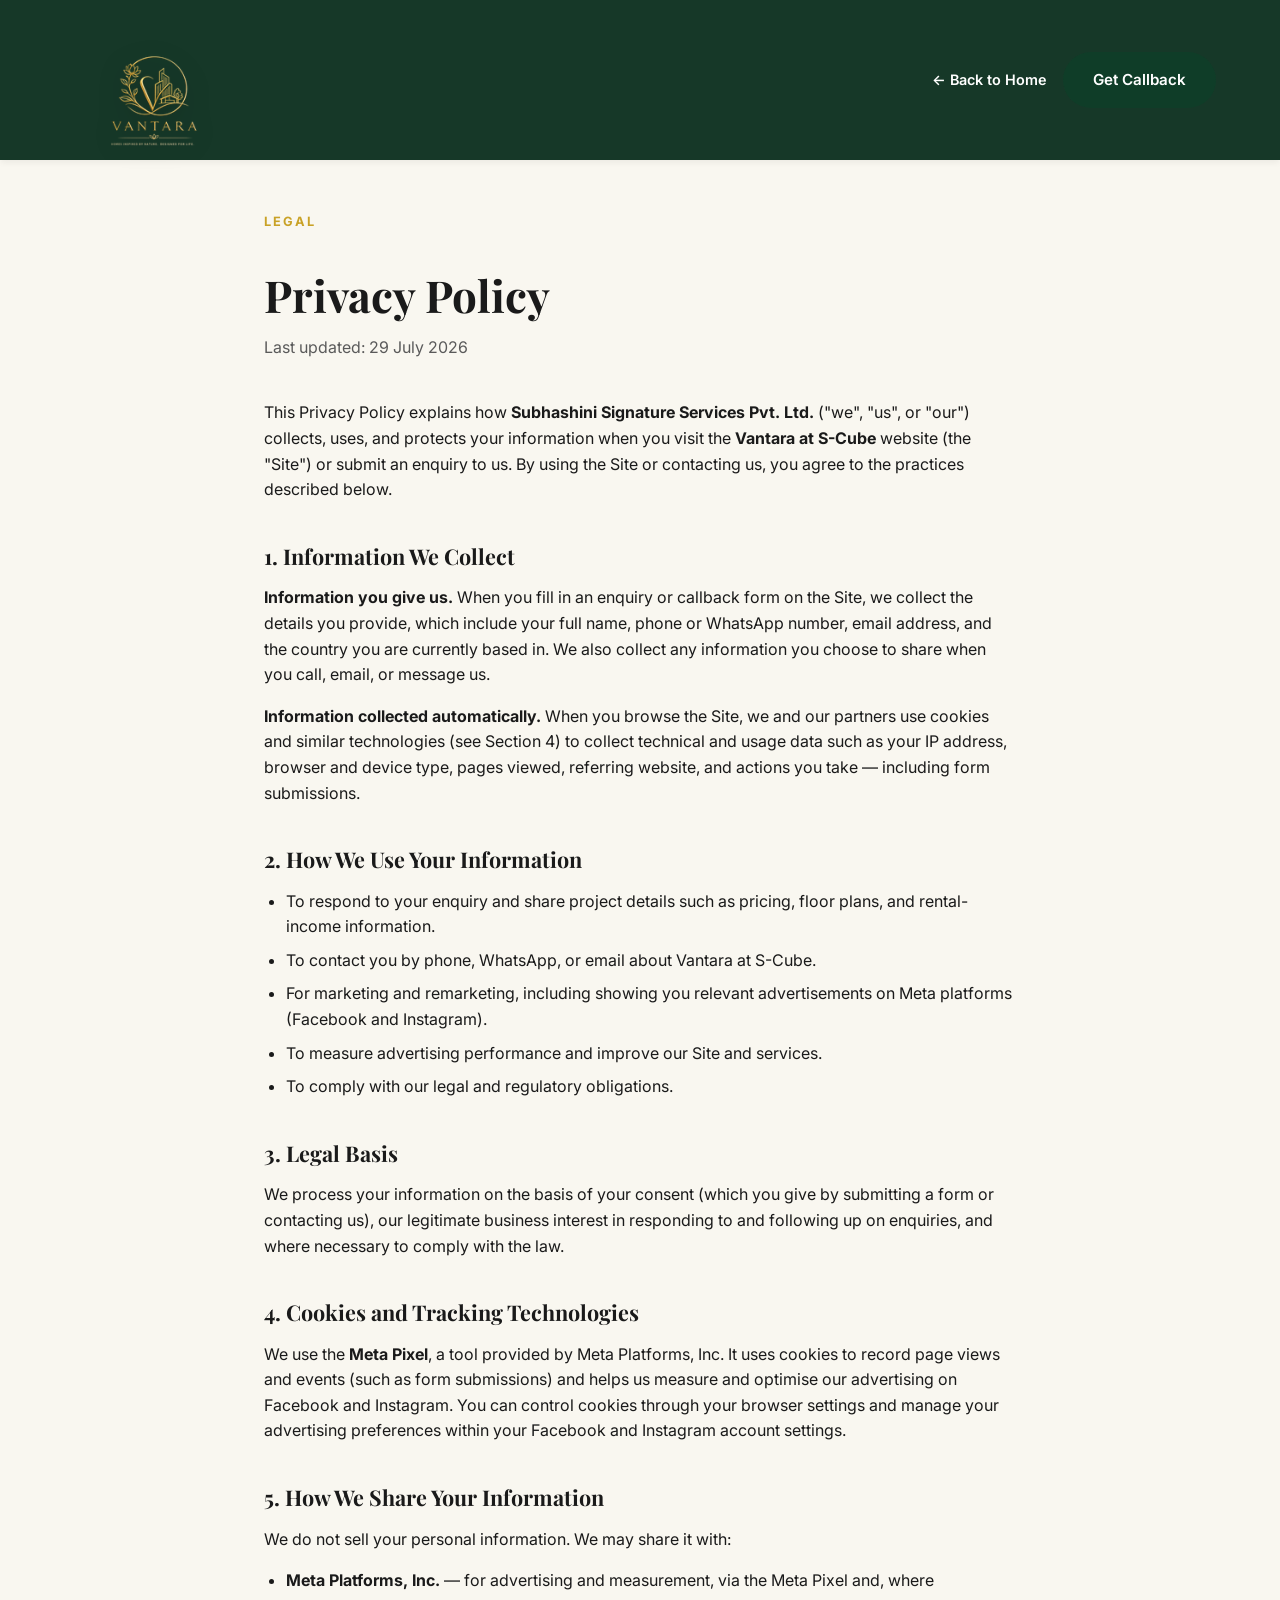
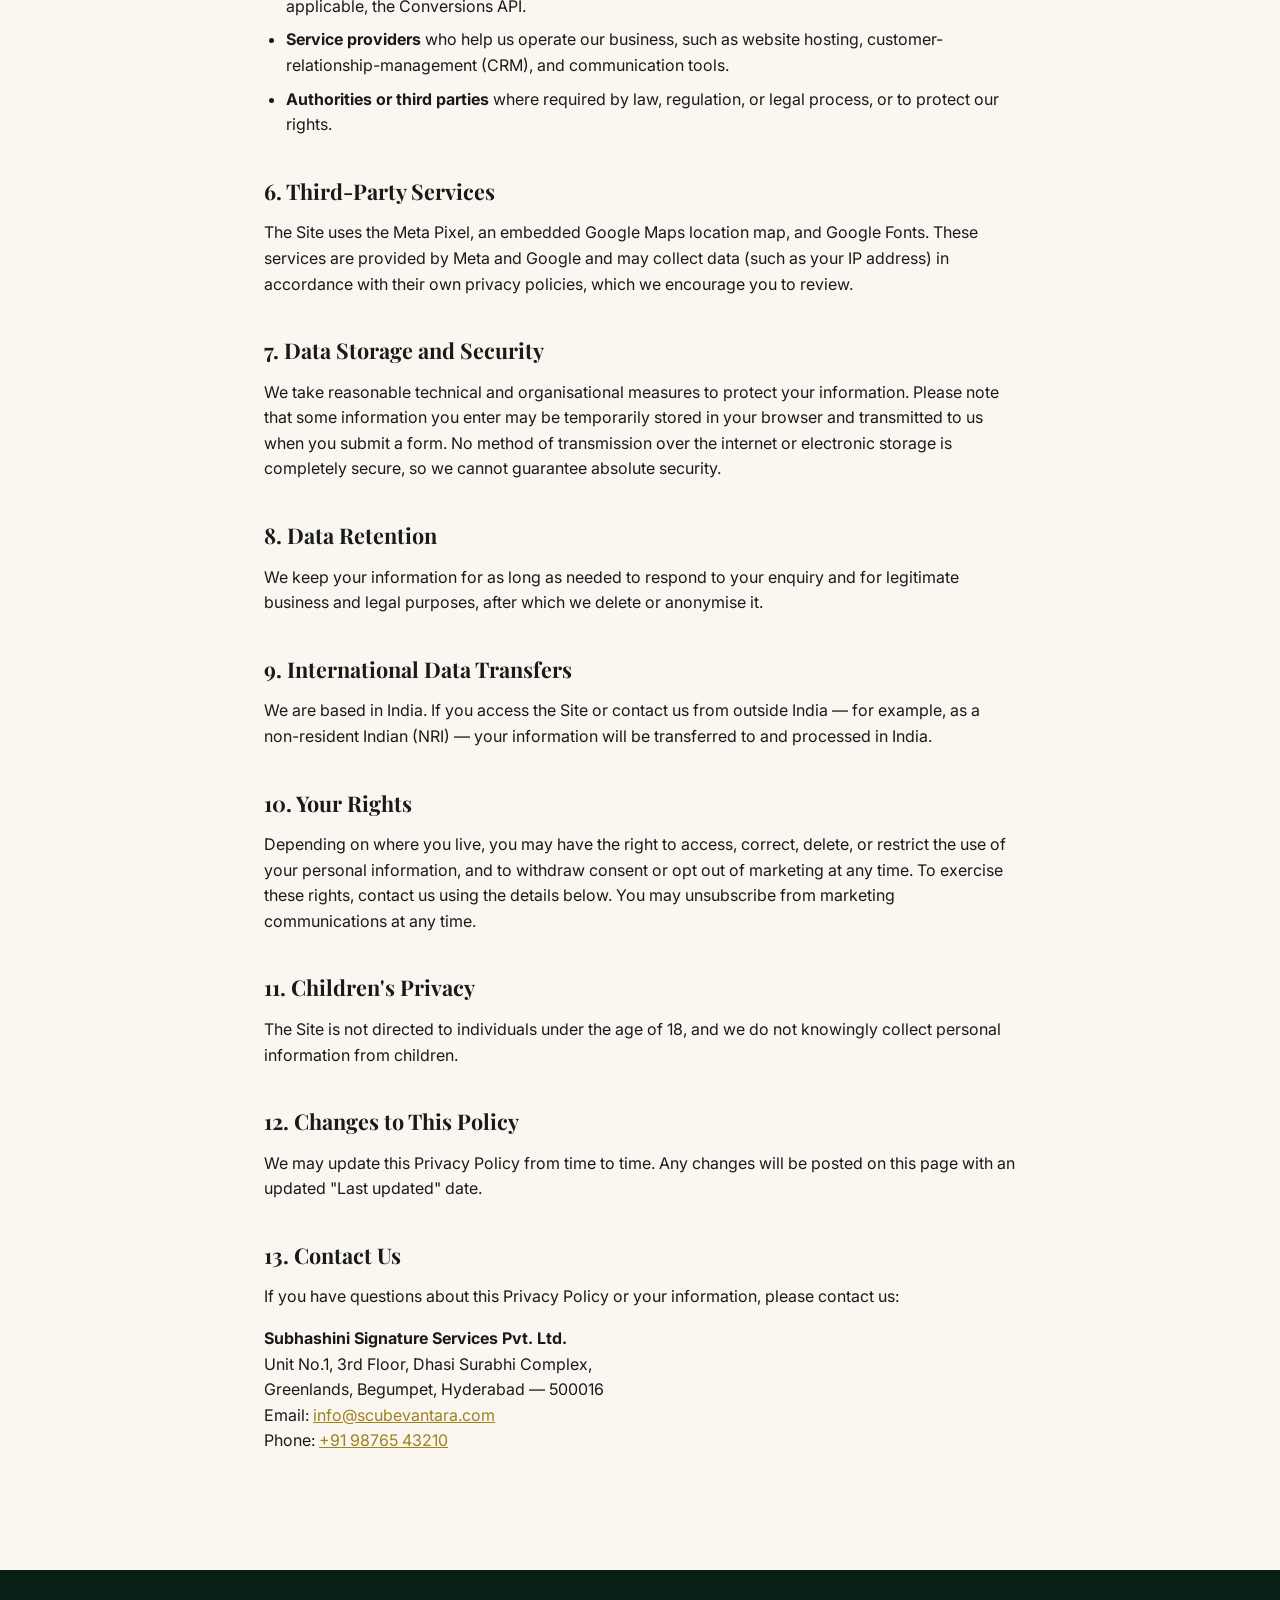
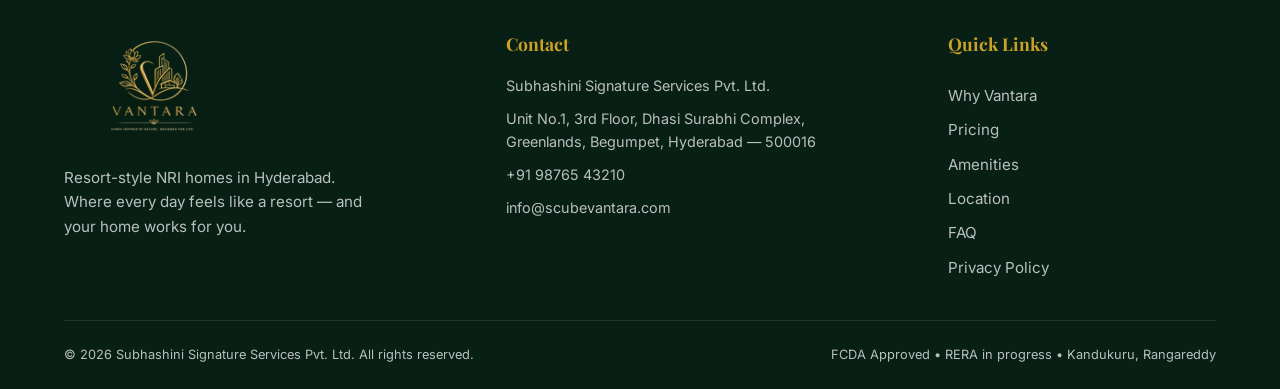
==== commit 9148d32f: "Fix privacy page header so green bar fully covers the logo Static, taller header (160px) on the lega" ====
--- a/privacy.html
+++ b/privacy.html
@@ -31,7 +31,7 @@
 </head>
 <body>
   <!-- Header -->
-  <header class="site-header scrolled">
+  <header class="site-header scrolled legal-header">
     <div class="container header-inner">
       <a href="index.html" class="logo">
         <img src="assets/logo-header.png" alt="Vantara at S-Cube" class="logo-img">
--- a/css/style.css
+++ b/css/style.css
@@ -1608,8 +1608,18 @@
 }
 
 /* Legal page (privacy policy) */
+/* Static header sized to fully contain the overflowing logo on the green bar */
+.legal-header {
+  position: static;
+  padding-top: 0;
+}
+
+.legal-header .header-inner {
+  height: 160px;
+}
+
 .legal-section {
-  padding-top: 160px;
+  padding-top: 48px;
 }
 
 .legal {
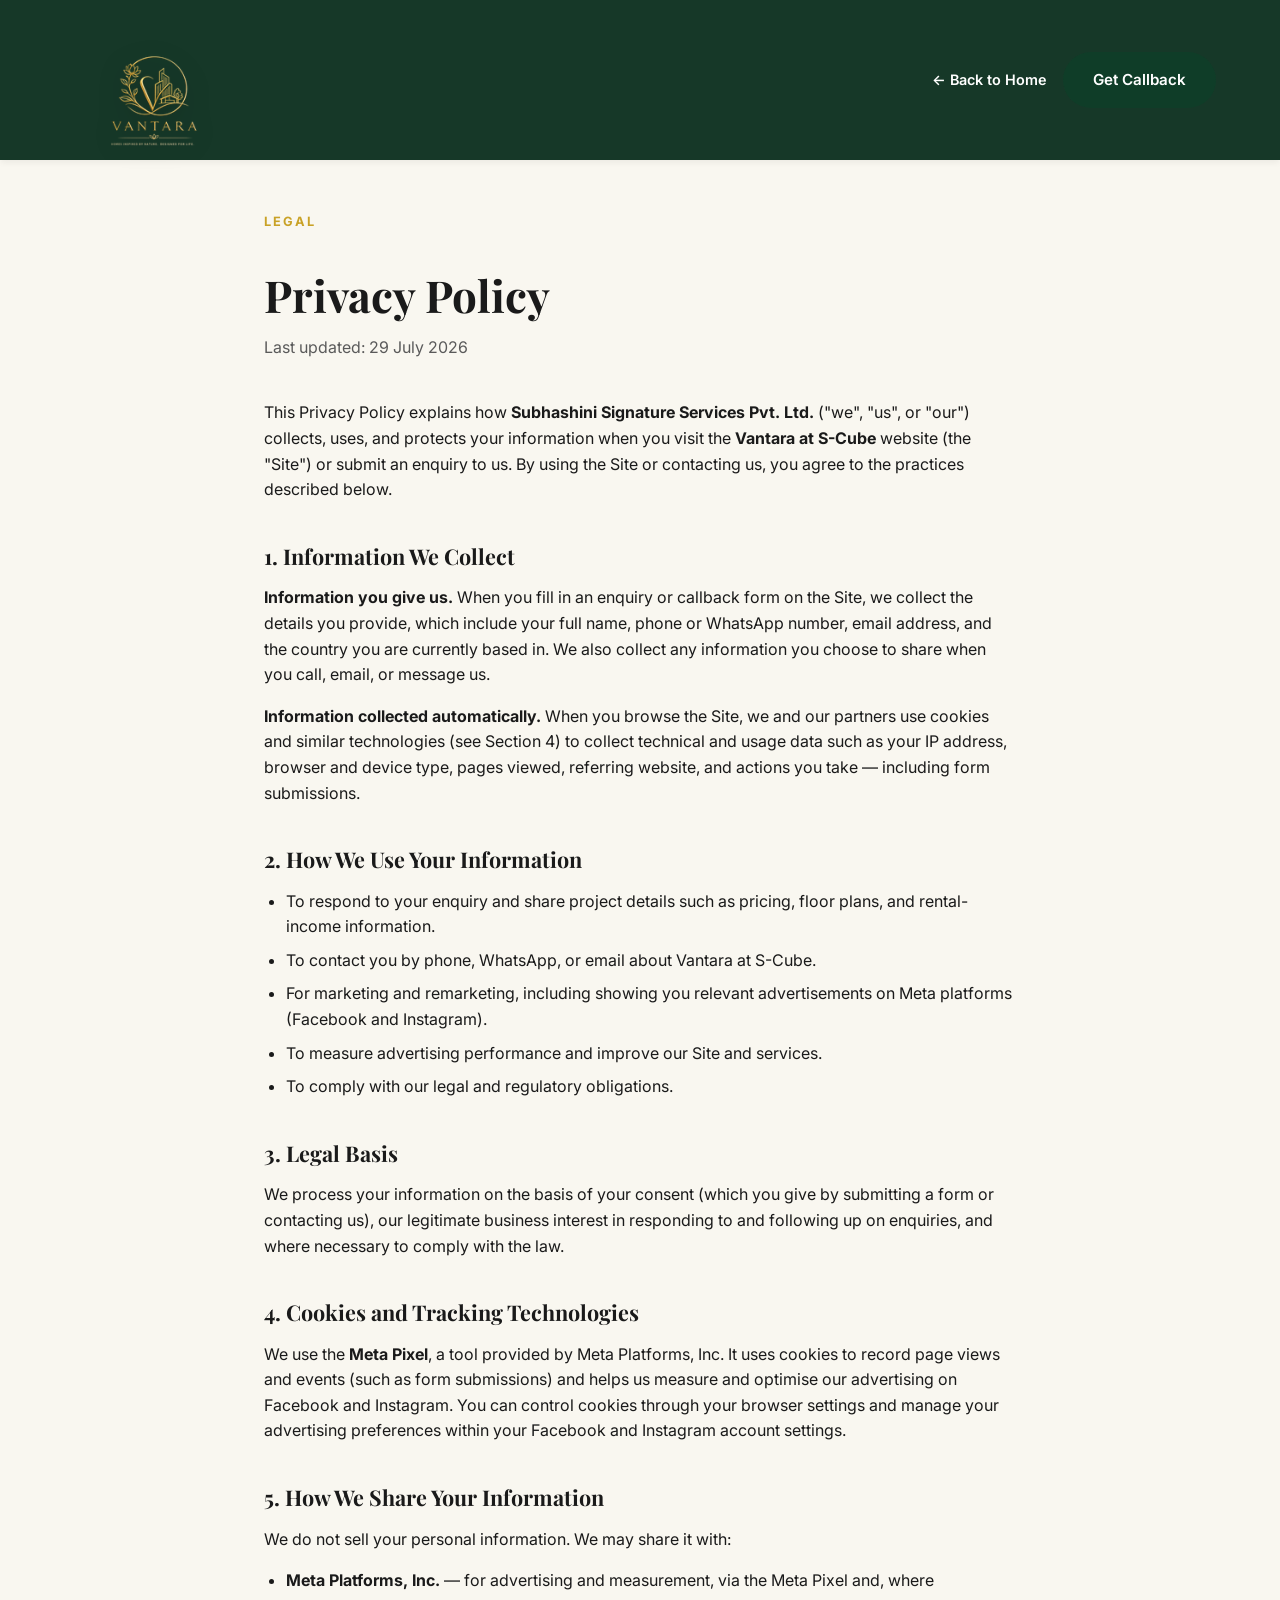
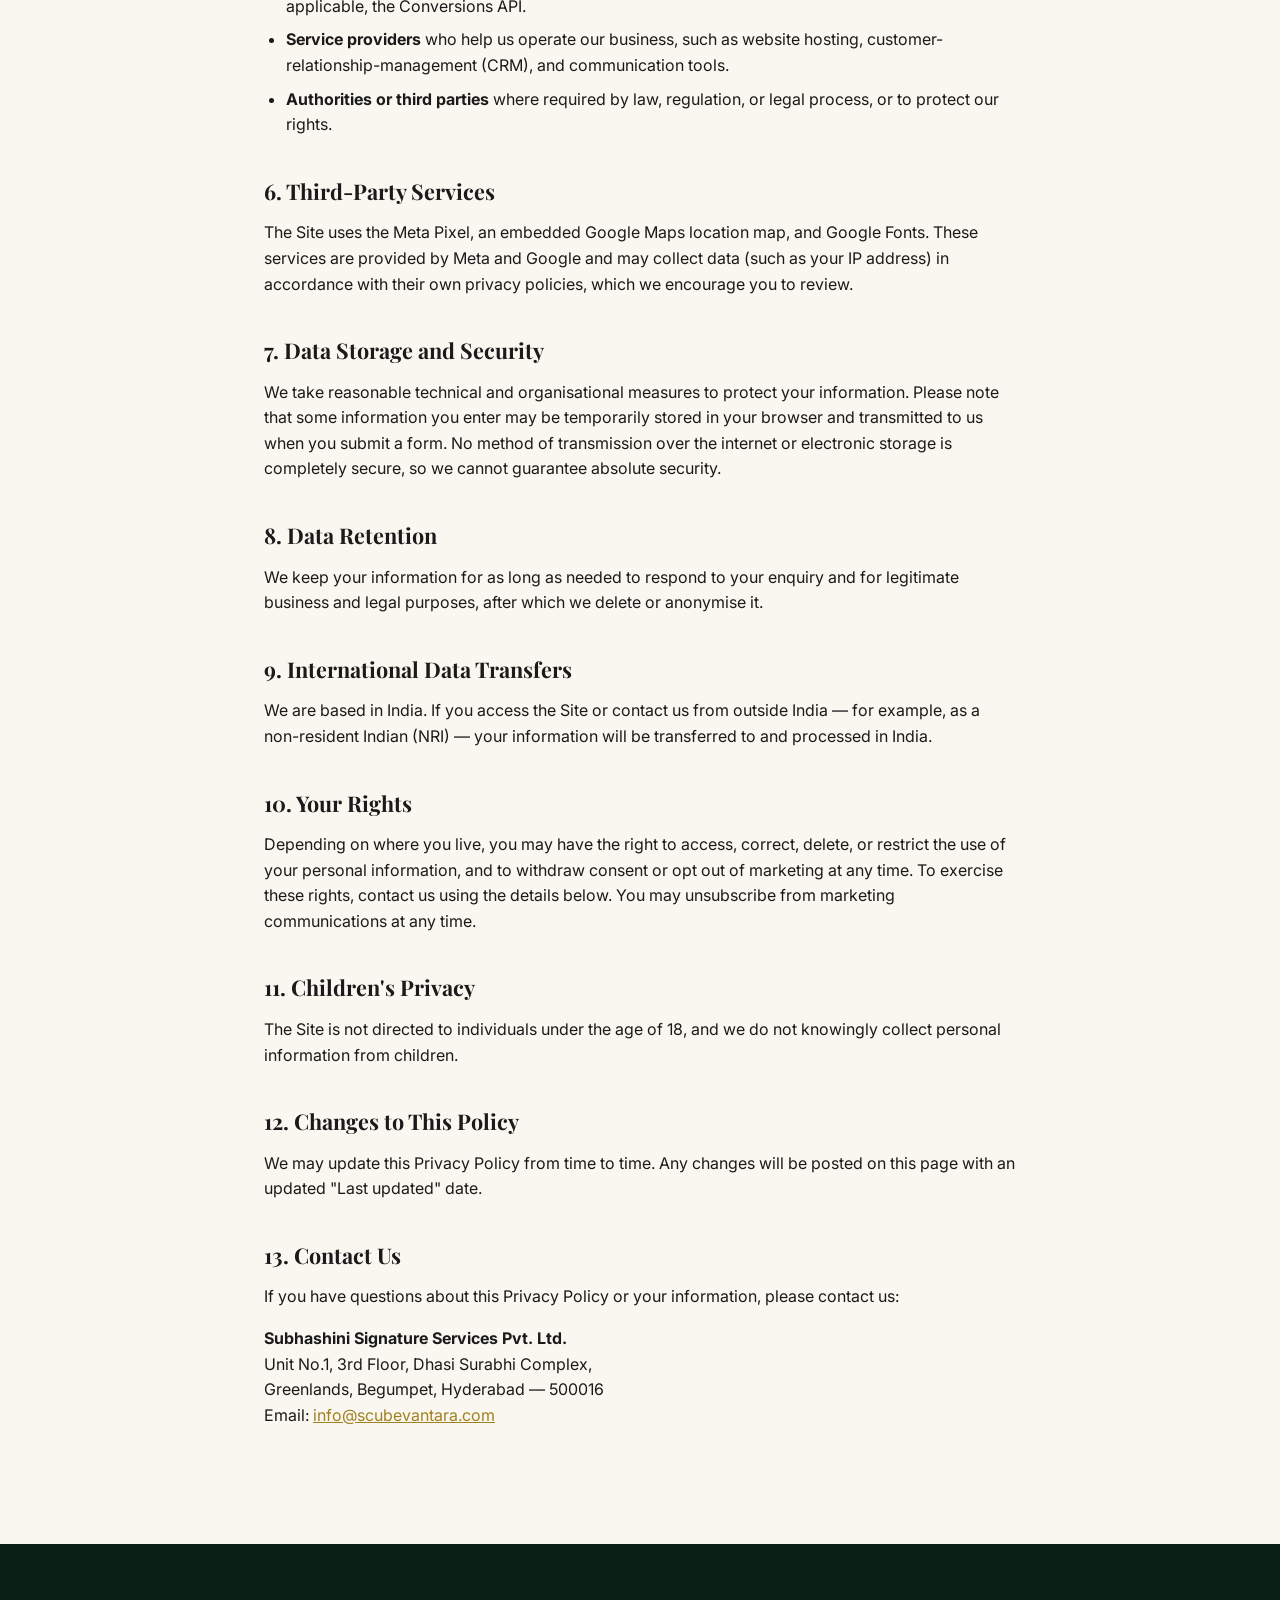
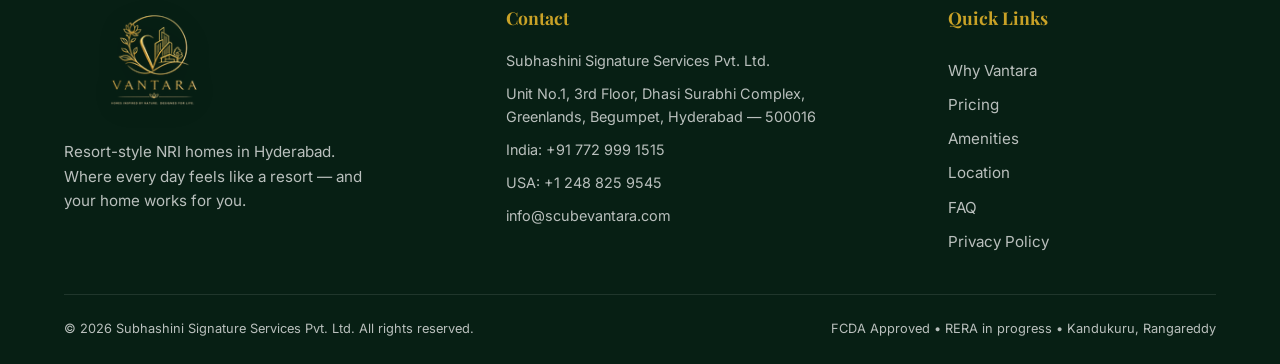
==== commit d75a3047: "Update contact numbers (India + USA); remove phone from privacy contact - Replace placeholder +91 98" ====
--- a/privacy.html
+++ b/privacy.html
@@ -106,8 +106,7 @@
         <strong>Subhashini Signature Services Pvt. Ltd.</strong><br>
         Unit No.1, 3rd Floor, Dhasi Surabhi Complex,<br>
         Greenlands, Begumpet, Hyderabad — 500016<br>
-        Email: <a href="mailto:info@scubevantara.com">info@scubevantara.com</a><br>
-        Phone: <a href="tel:+919876543210">+91 98765 43210</a>
+        Email: <a href="mailto:info@scubevantara.com">info@scubevantara.com</a>
       </p>
     </div>
   </section>
@@ -126,7 +125,8 @@
           <h4>Contact</h4>
           <p>Subhashini Signature Services Pvt. Ltd.</p>
           <p>Unit No.1, 3rd Floor, Dhasi Surabhi Complex,<br>Greenlands, Begumpet, Hyderabad — 500016</p>
-          <p><a href="tel:+919876543210">+91 98765 43210</a></p>
+          <p>India: <a href="tel:+917729991515">+91 772 999 1515</a></p>
+          <p>USA: <a href="tel:+12488259545">+1 248 825 9545</a></p>
           <p><a href="mailto:info@scubevantara.com">info@scubevantara.com</a></p>
         </div>
         <div class="footer-links">
